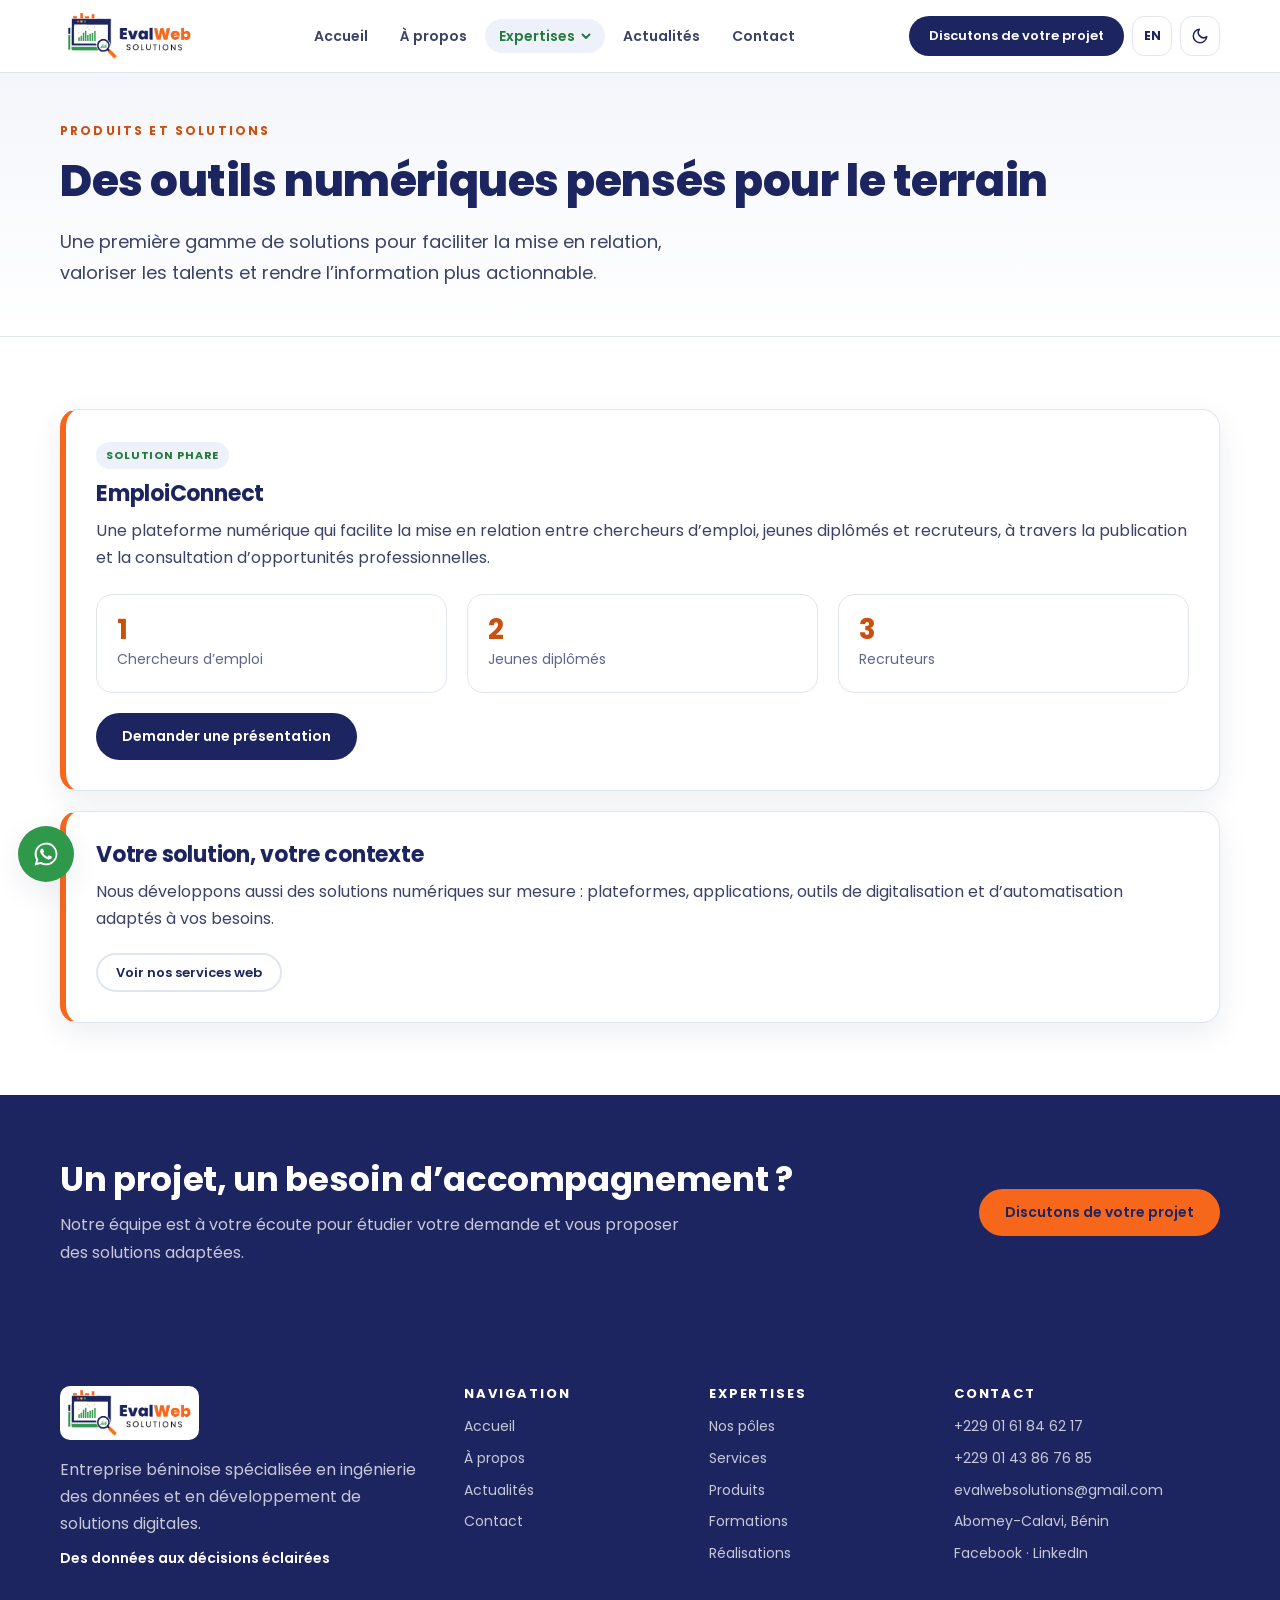
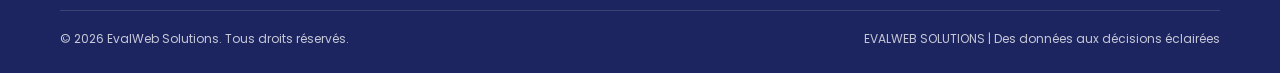
==== produits.html @ 2a6ff533 "Add files via upload" ====
<!doctype html>
<html lang="fr" data-theme="light"><head><meta charset="utf-8"><meta name="viewport" content="width=device-width,initial-scale=1">
<title data-i18n="k131">Produits — EvalWeb Solutions</title>
<meta name="description" content="EmploiConnect, la plateforme de mise en relation entre chercheurs d’emploi, jeunes diplômés et recruteurs."><meta name="theme-color" content="#1c255f">
<link rel="icon" href="assets/favicon.png" type="image/png">
<link rel="preconnect" href="https://fonts.googleapis.com"><link rel="preconnect" href="https://fonts.gstatic.com" crossorigin>
<link href="https://fonts.googleapis.com/css2?family=Poppins:wght@400;500;600;700;800&display=swap" rel="stylesheet">
<script>(function(){try{var d=document.documentElement,t=localStorage.getItem('ew-theme');if(!t)t=matchMedia('(prefers-color-scheme: dark)').matches?'dark':'light';d.setAttribute('data-theme',t);d.lang=localStorage.getItem('ew-lang')==='en'?'en':'fr'}catch(e){}})()</script>
<link rel="stylesheet" href="style.css"></head>
<body data-page="produits">
<a class="skip" href="#main"><span data-i18n="k36">Aller au contenu</span></a>
<header class="site-header"><div class="container header-inner">
<a class="logo" href="index.html" aria-label="EvalWeb Solutions"><img src="assets/evalweb-logo.png" alt="EvalWeb Solutions" width="123" height="46"></a>
<nav class="nav-desktop" aria-label="Navigation principale"><a class="nav-link" data-nav="home" href="index.html"><span data-i18n="k37">Accueil</span></a><a class="nav-link" data-nav="about" href="a-propos.html"><span data-i18n="k38">À propos</span></a><div class="nav-drop"><button type="button" aria-expanded="false" aria-haspopup="true"><span data-i18n="k39">Expertises</span><svg class="caret" viewBox="0 0 10 10" fill="none" stroke="currentColor" stroke-width="2" stroke-linecap="round" stroke-linejoin="round"><path d="M1.5 3.5 5 7l3.5-3.5"/></svg></button><div class="drop-menu"><a data-nav="poles" href="poles.html"><span data-i18n="k40">Nos pôles</span></a><a data-nav="services" href="services.html"><span data-i18n="k8">Services</span></a><a data-nav="produits" href="produits.html"><span data-i18n="k11">Produits</span></a><a data-nav="formations" href="formations.html"><span data-i18n="k13">Formations</span></a><a data-nav="realisations" href="realisations.html"><span data-i18n="k15">Réalisations</span></a></div></div><a class="nav-link" data-nav="actualites" href="actualites.html"><span data-i18n="k41">Actualités</span></a><a class="nav-link" data-nav="contact" href="contact.html"><span data-i18n="k42">Contact</span></a></nav>
<div class="header-tools">
<a class="btn btn-primary btn-sm cta-header" href="contact.html"><span data-i18n="k23">Discutons de votre projet</span></a>
<button type="button" class="lang-btn" aria-label="Passer le site en anglais">EN</button>
<button type="button" class="icon-btn theme-btn" aria-label="Basculer entre mode clair et sombre" aria-pressed="false"><svg class="sun" viewBox="0 0 24 24" fill="none" stroke="currentColor" stroke-width="2" stroke-linecap="round"><circle cx="12" cy="12" r="4"/><path d="M12 2v2M12 20v2M4.9 4.9l1.4 1.4M17.7 17.7l1.4 1.4M2 12h2M20 12h2M4.9 19.1l1.4-1.4M17.7 6.3l1.4-1.4"/></svg><svg class="moon" viewBox="0 0 24 24" fill="none" stroke="currentColor" stroke-width="2" stroke-linecap="round" stroke-linejoin="round"><path d="M21 12.8A9 9 0 1 1 11.2 3a7 7 0 0 0 9.8 9.8z"/></svg></button>
<button type="button" class="icon-btn burger" aria-label="Ouvrir le menu" aria-expanded="false" aria-controls="mobilePanel"><svg viewBox="0 0 24 24" fill="none" stroke="currentColor" stroke-width="2.2" stroke-linecap="round"><path d="M4 7h16M4 12h16M4 17h16"/></svg></button>
</div>
<div id="mobilePanel" class="mobile-panel" aria-label="Menu"><nav><a data-nav="home" href="index.html"><span data-i18n="k37">Accueil</span></a><a data-nav="about" href="a-propos.html"><span data-i18n="k38">À propos</span></a><div class="m-drop"><button type="button" aria-expanded="false"><span data-i18n="k39">Expertises</span><svg class="caret" viewBox="0 0 10 10" fill="none" stroke="currentColor" stroke-width="2" stroke-linecap="round" stroke-linejoin="round"><path d="M1.5 3.5 5 7l3.5-3.5"/></svg></button><div class="m-sub"><a data-nav="poles" href="poles.html"><span data-i18n="k40">Nos pôles</span></a><a data-nav="services" href="services.html"><span data-i18n="k8">Services</span></a><a data-nav="produits" href="produits.html"><span data-i18n="k11">Produits</span></a><a data-nav="formations" href="formations.html"><span data-i18n="k13">Formations</span></a><a data-nav="realisations" href="realisations.html"><span data-i18n="k15">Réalisations</span></a></div></div><a data-nav="actualites" href="actualites.html"><span data-i18n="k41">Actualités</span></a><a data-nav="contact" href="contact.html"><span data-i18n="k42">Contact</span></a></nav><a class="btn btn-primary" href="contact.html"><span data-i18n="k23">Discutons de votre projet</span></a></div>
</div></header>
<main id="main"><section class="hero page-hero"><div class="container"><div class="reveal"><p class="eyebrow" data-i18n="k118" >Produits et solutions</p><h1 data-i18n="k119" >Des outils numériques pensés pour le terrain</h1><p class="lead" data-i18n="k120" >Une première gamme de solutions pour faciliter la mise en relation, valoriser les talents et rendre l’information plus actionnable.</p></div></div></section><section class="section"><div class="container"><article class="detail reveal" id="emploiconnect"><span class="tag"><span data-i18n="k121">Solution phare</span></span><h3 data-i18n="k122" >EmploiConnect</h3><p class="intro" data-i18n="k123" >Une plateforme numérique qui facilite la mise en relation entre chercheurs d’emploi, jeunes diplômés et recruteurs, à travers la publication et la consultation d’opportunités professionnelles.</p>
<div class="grid g3" style="margin-top:22px"><div class="kpi"><b>1</b><span><span data-i18n="k124">Chercheurs d’emploi</span></span></div><div class="kpi"><b>2</b><span><span data-i18n="k125">Jeunes diplômés</span></span></div><div class="kpi"><b>3</b><span><span data-i18n="k126">Recruteurs</span></span></div></div>
<a class="btn btn-primary" href="contact.html?sujet=produit"><span data-i18n="k127">Demander une présentation</span></a></article>
<article class="detail reveal" id="sur-mesure" style="margin-top:20px"><h3 data-i18n="k128" >Votre solution, votre contexte</h3><p class="intro" data-i18n="k129" >Nous développons aussi des solutions numériques sur mesure : plateformes, applications, outils de digitalisation et d’automatisation adaptés à vos besoins.</p><a class="btn btn-outline btn-sm" href="services.html#web"><span data-i18n="k130">Voir nos services web</span></a></article></div></section><section class="band"><div class="container"><div><h2 data-i18n="k33" >Un projet, un besoin d’accompagnement ?</h2><p data-i18n="k34" >Notre équipe est à votre écoute pour étudier votre demande et vous proposer des solutions adaptées.</p></div><a class="btn btn-primary" href="contact.html"><span data-i18n="k23">Discutons de votre projet</span></a></div></section></main>
<footer class="site-footer"><div class="container"><div class="footer-grid">
<div><a class="logo" href="index.html" aria-label="EvalWeb Solutions"><img src="assets/evalweb-logo.png" alt="EvalWeb Solutions" width="123" height="46"></a>
<p data-i18n="k43" >Entreprise béninoise spécialisée en ingénierie des données et en développement de solutions digitales.</p>
<p class="sig" data-i18n="k21" >Des données aux décisions éclairées</p></div>
<div><h4><span data-i18n="k44">Navigation</span></h4><ul><li><a href="index.html"><span data-i18n="k37">Accueil</span></a></li><li><a href="a-propos.html"><span data-i18n="k38">À propos</span></a></li><li><a href="actualites.html"><span data-i18n="k41">Actualités</span></a></li><li><a href="contact.html"><span data-i18n="k42">Contact</span></a></li></ul></div>
<div><h4><span data-i18n="k39">Expertises</span></h4><ul><li><a href="poles.html"><span data-i18n="k40">Nos pôles</span></a></li><li><a href="services.html"><span data-i18n="k8">Services</span></a></li><li><a href="produits.html"><span data-i18n="k11">Produits</span></a></li><li><a href="formations.html"><span data-i18n="k13">Formations</span></a></li><li><a href="realisations.html"><span data-i18n="k15">Réalisations</span></a></li></ul></div>
<div><h4><span data-i18n="k42">Contact</span></h4><ul><li><a href="tel:+2290161846217">+229 01 61 84 62 17</a></li><li><a href="tel:+2290143867685">+229 01 43 86 76 85</a></li><li><a href="mailto:evalwebsolutions@gmail.com">evalwebsolutions@gmail.com</a></li><li><span data-i18n="k45">Abomey-Calavi, Bénin</span></li><li><a data-social="facebook" href="#">Facebook</a> · <a data-social="linkedin" href="#">LinkedIn</a></li></ul></div>
</div><div class="copy"><span>© 2026 EvalWeb Solutions. <span data-i18n="k46">Tous droits réservés.</span></span><span>EVALWEB SOLUTIONS | <span data-i18n="k21">Des données aux décisions éclairées</span></span></div></div></footer>
<a class="wa-float" href="https://wa.me/2290161846217" target="_blank" rel="noopener" aria-label="WhatsApp"><svg viewBox="0 0 32 32" width="28" height="28" fill="currentColor" aria-hidden="true" focusable="false"><path d="M16.04 3C8.84 3 3 8.83 3 16.02c0 2.3.6 4.54 1.74 6.52L3 29l6.62-1.7a13.03 13.03 0 0 0 6.42 1.64h.01C23.24 28.94 29 23.1 29 15.92 29 12.46 27.65 9.2 25.2 6.76A12.9 12.9 0 0 0 16.04 3Zm0 23.74h-.01a10.8 10.8 0 0 1-5.5-1.5l-.4-.23-3.93 1.01 1.05-3.83-.26-.4a10.77 10.77 0 0 1-1.65-5.77c0-5.96 4.87-10.8 10.86-10.8 2.9 0 5.62 1.12 7.67 3.17a10.7 10.7 0 0 1 3.17 7.64c0 5.96-4.88 10.71-10.9 10.71Zm5.96-8.09c-.33-.16-1.93-.95-2.23-1.06-.3-.11-.52-.16-.74.17-.22.32-.85 1.06-1.04 1.28-.19.22-.38.24-.7.08-.33-.16-1.38-.51-2.63-1.62-.97-.87-1.62-1.93-1.81-2.26-.19-.33-.02-.5.14-.66.15-.15.33-.38.49-.57.16-.19.22-.33.33-.55.11-.22.05-.41-.03-.57-.08-.16-.74-1.78-1.01-2.44-.27-.64-.54-.55-.74-.56h-.63c-.22 0-.57.08-.87.41-.3.33-1.14 1.11-1.14 2.72 0 1.6 1.17 3.15 1.33 3.37.16.22 2.3 3.51 5.57 4.92.78.34 1.38.54 1.86.69.78.25 1.49.21 2.05.13.63-.09 1.93-.79 2.2-1.55.27-.76.27-1.41.19-1.55-.08-.14-.3-.22-.63-.38Z"/></svg></a>
<button type="button" id="toTop" class="to-top" aria-label="Retour en haut" data-i18n-attr="aria-label:k47">↑</button>
<script src="config.js"></script><script src="i18n.js"></script><script src="app.js"></script></body></html>
---- style.css ----
/* EvalWeb Solutions — couleurs exactes du logo : bleu #1c255f · orange #f6671c · vert #30984b */
:root{
  --navy:#1c255f;--orange:#f6671c;--green:#30984b;
  --bg:#ffffff;--bg-alt:#f4f6fb;--card:#ffffff;--line:#e1e5f0;
  --text:#3b4268;--head:#1c255f;--muted:#5d6590;
  --orange-text:#c9500f;--green-text:#237a3b;
  --btn-bg:#1c255f;--btn-fg:#ffffff;--btn-hover:#f6671c;--btn-hover-fg:#1c255f;
  --header-bg:rgba(255,255,255,.9);--footer-bg:#1c255f;--chip:#eef1fa;
  --shadow:0 10px 30px rgba(28,37,95,.08);--radius:18px;
  --logo-bg:transparent;
  color-scheme:light;
}
[data-theme="dark"]{
  --bg:#0c1030;--bg-alt:#121741;--card:#161c4d;--line:#2a3173;
  --text:#c9cfec;--head:#ffffff;--muted:#9aa3d1;
  --orange-text:#ff8a4a;--green-text:#5ccf80;
  --btn-bg:#f6671c;--btn-fg:#0c1030;--btn-hover:#30984b;--btn-hover-fg:#ffffff;
  --header-bg:rgba(12,16,48,.9);--footer-bg:#080b24;--chip:#1c2360;
  --shadow:0 10px 30px rgba(0,0,0,.35);--logo-bg:#ffffff;
  color-scheme:dark;
}
*{box-sizing:border-box}
[hidden]{display:none!important}
html{scroll-behavior:smooth;scroll-padding-top:90px}
body{margin:0;font-family:'Poppins',ui-sans-serif,system-ui,-apple-system,'Segoe UI',Roboto,sans-serif;background:var(--bg);color:var(--text);line-height:1.7;font-size:16px;-webkit-font-smoothing:antialiased;transition:background .25s,color .25s}
img{max-width:100%;height:auto;display:block}
a{color:inherit;text-decoration:none}
h1,h2,h3,h4{color:var(--head);line-height:1.18;margin:0;font-weight:700;letter-spacing:-.01em}
p{margin:0}
ul{margin:0;padding:0;list-style:none}
:focus-visible{outline:3px solid var(--orange);outline-offset:2px;border-radius:6px}
.container{width:100%;max-width:1200px;margin:0 auto;padding:0 20px}
.skip{position:absolute;left:-999px;top:8px;background:var(--btn-bg);color:var(--btn-fg);padding:8px 14px;border-radius:8px;z-index:200}
.skip:focus{left:8px}

/* ---------- Header ---------- */
.site-header{position:sticky;top:0;z-index:100;background:var(--header-bg);backdrop-filter:blur(14px);-webkit-backdrop-filter:blur(14px);border-bottom:1px solid var(--line)}
.header-inner{position:relative;display:flex;align-items:center;justify-content:space-between;height:72px;gap:12px}
.logo{display:inline-flex;align-items:center;background:var(--logo-bg);border-radius:10px;padding:4px 8px;flex:none}
.logo img{height:46px;width:auto}
.nav-desktop{display:none;align-items:center;gap:4px}
.nav-link,.nav-drop>button{font:600 14px/1 'Poppins',sans-serif;color:var(--text);padding:10px 14px;border-radius:999px;background:none;border:0;cursor:pointer;display:inline-flex;align-items:center;gap:6px;transition:background .2s,color .2s}
.nav-link:hover,.nav-drop>button:hover{background:var(--chip);color:var(--head)}
.nav-link.active,.nav-drop.active>button{background:var(--chip);color:var(--green-text)}
.nav-drop{position:relative}
.caret{width:10px;height:10px;transition:transform .2s}
.nav-drop.open .caret{transform:rotate(180deg)}
.drop-menu{position:absolute;top:calc(100% + 8px);left:0;min-width:240px;background:var(--card);border:1px solid var(--line);border-radius:14px;box-shadow:var(--shadow);padding:8px;display:none}
.nav-drop.open .drop-menu{display:block}
.drop-menu a{display:block;padding:10px 14px;border-radius:10px;font-size:14px;font-weight:500;color:var(--text)}
.drop-menu a:hover,.drop-menu a.active{background:var(--chip);color:var(--head)}
.header-tools{display:flex;align-items:center;gap:8px}
.icon-btn,.lang-btn{height:40px;min-width:40px;display:inline-grid;place-items:center;border-radius:12px;border:1px solid var(--line);background:var(--card);color:var(--head);cursor:pointer;font:700 12px 'Poppins',sans-serif;padding:0 10px;transition:border-color .2s,background .2s}
.icon-btn:hover,.lang-btn:hover{border-color:var(--orange)}
.icon-btn svg{width:18px;height:18px}
.theme-btn .sun{display:none}
[data-theme="dark"] .theme-btn .sun{display:block}
[data-theme="dark"] .theme-btn .moon{display:none}
.header-tools .cta-header{display:none}
.btn{display:inline-flex;align-items:center;justify-content:center;gap:8px;font:600 14px/1.2 'Poppins',sans-serif;padding:13px 24px;border-radius:999px;border:2px solid transparent;cursor:pointer;transition:transform .2s,background .2s,color .2s,border-color .2s;text-align:center}
.btn-primary{background:var(--btn-bg);color:var(--btn-fg)}
.btn-primary:hover{background:var(--btn-hover);color:var(--btn-hover-fg);transform:translateY(-2px)}
.btn-orange{background:var(--orange);color:#1c255f}
.btn-orange:hover{background:var(--head);color:var(--bg);transform:translateY(-2px)}
.btn-outline{border-color:var(--line);color:var(--head);background:transparent}
.btn-outline:hover{border-color:var(--green);color:var(--green-text);transform:translateY(-2px)}
.btn[disabled],.btn.disabled{opacity:.55;cursor:not-allowed;pointer-events:none}
.btn-sm{padding:10px 18px;font-size:13px}

/* Menu mobile : petit panneau sous le bouton, en haut à droite */
.burger{display:inline-grid}
.mobile-panel{position:absolute;top:calc(100% + 8px);right:12px;width:min(320px,calc(100vw - 24px));max-height:calc(100vh - 100px);overflow:auto;background:var(--card);border:1px solid var(--line);border-radius:16px;box-shadow:var(--shadow);padding:10px;display:none}
.mobile-panel.open{display:block}
.mobile-panel a,.mobile-panel .m-drop>button{display:flex;align-items:center;justify-content:space-between;width:100%;padding:11px 14px;border-radius:10px;font:600 14px 'Poppins',sans-serif;color:var(--text);background:none;border:0;cursor:pointer;text-align:left}
.mobile-panel a:hover,.mobile-panel .m-drop>button:hover,.mobile-panel a.active{background:var(--chip);color:var(--head)}
.m-sub{display:none;padding:2px 0 4px 12px}
.m-drop.open .m-sub{display:block}
.m-drop.open .caret{transform:rotate(180deg)}
.m-sub a{font-weight:500}
.mobile-panel .btn{margin-top:8px;width:100%;color:var(--btn-fg)}
@media(min-width:1000px){
  .nav-desktop{display:flex}.header-tools .cta-header{display:inline-flex}.burger,.mobile-panel{display:none!important}
}

/* ---------- Hero & sections ---------- */
.hero{position:relative;overflow:hidden;background:linear-gradient(180deg,var(--bg-alt),var(--bg));border-bottom:1px solid var(--line)}
.hero .container{display:grid;gap:40px;padding-top:64px;padding-bottom:64px;align-items:center}
.hero-art{display:none}
.eyebrow{font-size:12px;font-weight:700;letter-spacing:.18em;text-transform:uppercase;color:var(--orange-text);margin-bottom:14px}
.hero h1{font-size:clamp(30px,5.2vw,54px);font-weight:800}
.hero h1 em{font-style:normal;color:var(--orange)}
.hero .lead{margin-top:20px;font-size:clamp(16px,2vw,18px);color:var(--text);max-width:640px}
.hero-actions{display:flex;flex-wrap:wrap;gap:12px;margin-top:30px}
.page-hero .container{padding-top:48px;padding-bottom:48px}
.page-hero h1{font-size:clamp(28px,4.4vw,44px)}
@media(min-width:900px){.hero.home .container{grid-template-columns:1.15fr .85fr}.hero-art{display:block}}
.section{padding:72px 0}
.section.alt{background:var(--bg-alt);border-block:1px solid var(--line)}
.section-head{max-width:720px;margin-bottom:36px}
.section-head h2{font-size:clamp(24px,3.4vw,36px)}
.section-head p{margin-top:12px;color:var(--muted)}
.grid{display:grid;gap:20px}
.g2{grid-template-columns:repeat(auto-fit,minmax(min(100%,440px),1fr))}
.g3{grid-template-columns:repeat(auto-fit,minmax(min(100%,280px),1fr))}
.g4{grid-template-columns:repeat(auto-fit,minmax(min(100%,230px),1fr))}
.card{background:var(--card);border:1px solid var(--line);border-radius:var(--radius);padding:26px;box-shadow:var(--shadow);transition:transform .25s,border-color .25s;display:flex;flex-direction:column}
.card:hover{transform:translateY(-4px);border-color:var(--green)}
.card h3{font-size:19px}
.card p.d{margin-top:10px;color:var(--text);font-size:15px;flex:1}
.num{width:44px;height:44px;border-radius:12px;display:grid;place-items:center;font-weight:700;color:#fff;margin-bottom:16px}
.num.o{background:var(--orange)}.num.g{background:var(--green)}.num.n{background:var(--navy)}
[data-theme="dark"] .num.n{background:#2a3173}
.more{margin-top:18px;font-weight:600;font-size:14px;color:var(--green-text);display:inline-flex;align-items:center;gap:8px}
.more:hover{color:var(--orange-text)}
.more::after{content:"→";transition:transform .2s}
.more:hover::after{transform:translateX(4px)}
.tag{display:inline-block;font-size:11px;font-weight:700;letter-spacing:.08em;text-transform:uppercase;color:var(--green-text);background:var(--chip);padding:4px 10px;border-radius:999px;margin-bottom:12px;align-self:flex-start}
.checks li{position:relative;padding-left:28px;margin:9px 0;font-size:15px}
.checks li::before{content:"✓";position:absolute;left:0;top:4px;width:18px;height:18px;border-radius:50%;background:var(--green);color:#fff;font-size:11px;font-weight:700;display:grid;place-items:center;line-height:1}
.detail{scroll-margin-top:92px;background:var(--card);border:1px solid var(--line);border-left:6px solid var(--orange);border-radius:var(--radius);padding:30px;box-shadow:var(--shadow)}
.detail:target{border-left-color:var(--green);outline:3px solid rgba(48,152,75,.35)}
.detail+.detail{margin-top:20px}
.detail h3{font-size:22px}
.detail .intro{margin-top:10px;color:var(--text)}
.detail h4{margin-top:18px;font-size:13px;text-transform:uppercase;letter-spacing:.12em;color:var(--orange-text)}
.detail .btn{margin-top:20px}
.stack-nav{display:flex;flex-wrap:wrap;gap:10px;margin-bottom:28px}
.chip{padding:9px 16px;border-radius:999px;border:1px solid var(--line);background:var(--card);font-size:13px;font-weight:600;color:var(--head);transition:border-color .2s,background .2s}
.chip:hover{border-color:var(--orange);background:var(--chip)}
.band{background:var(--footer-bg);color:#fff;padding:64px 0}
.band h2{color:#fff;font-size:clamp(24px,3.4vw,34px)}
.band p{color:rgba(255,255,255,.75);margin-top:12px;max-width:620px}
.band .container{display:flex;flex-wrap:wrap;gap:24px;align-items:center;justify-content:space-between}
.band .btn-primary{background:var(--orange);color:#1c255f}
.band .btn-primary:hover{background:#fff;color:#1c255f}
.kpis{display:grid;grid-template-columns:repeat(auto-fit,minmax(200px,1fr));gap:16px;margin-top:40px}
.kpi{border:1px solid var(--line);border-radius:16px;padding:20px;background:var(--card)}
.kpi b{display:block;font-size:28px;color:var(--orange-text);line-height:1.1}
.kpi span{font-size:14px;color:var(--muted)}
.quote{font-size:clamp(18px,2.4vw,24px);font-weight:600;color:var(--head);border-left:5px solid var(--green);padding-left:22px;max-width:900px}

/* ---------- Galerie ---------- */
.poster{background:var(--card);border:1px solid var(--line);border-radius:var(--radius);overflow:hidden;box-shadow:var(--shadow);display:flex;flex-direction:column}
.poster button.zoom{padding:0;border:0;background:var(--bg-alt);cursor:zoom-in;display:block;width:100%}
.poster img{width:100%;height:auto;object-fit:contain}
.poster .body{padding:20px;display:flex;flex-direction:column;gap:6px;flex:1}
.poster .when{font-size:12px;font-weight:700;letter-spacing:.08em;text-transform:uppercase;color:var(--orange-text)}
.poster h3{font-size:16px;line-height:1.35}
.poster .who{font-size:13px;color:var(--muted)}
.poster .btn{margin-top:auto;align-self:flex-start}
.cert{background:var(--card);border:1px solid var(--line);border-radius:14px;overflow:hidden;box-shadow:var(--shadow)}
.cert button.zoom{padding:0;border:0;background:#fff;cursor:zoom-in;display:block;width:100%}
.cert img{width:100%;aspect-ratio:1080/763;object-fit:cover}
.cert figcaption{padding:12px 14px;font-size:13px;font-weight:600;color:var(--head)}
.cert figcaption small{display:block;font-weight:400;color:var(--muted)}
.photo img{width:100%;aspect-ratio:3/4;object-fit:cover;border-radius:16px;border:1px solid var(--line);box-shadow:var(--shadow)}
.photo button.zoom{padding:0;border:0;background:none;cursor:zoom-in;display:block;width:100%}
.lightbox{position:fixed;inset:0;background:rgba(6,9,28,.92);z-index:300;display:none;align-items:center;justify-content:center;padding:20px}
.lightbox.open{display:flex}
.lightbox figure{margin:0;max-width:min(94vw,1100px);max-height:92vh;display:flex;flex-direction:column;align-items:center;gap:10px}
.lightbox img{max-height:80vh;width:auto;max-width:100%;border-radius:10px;background:#fff}
.lightbox figcaption{color:#fff;font-size:14px;text-align:center}
.lb-btn{position:absolute;top:50%;transform:translateY(-50%);width:44px;height:44px;border-radius:50%;border:0;background:rgba(255,255,255,.15);color:#fff;font-size:22px;cursor:pointer}
.lb-btn:hover{background:var(--orange)}
.lb-prev{left:14px}.lb-next{right:14px}
.lb-close{top:18px;right:18px;transform:none}

/* ---------- Formulaire ---------- */
.contact-grid{display:grid;gap:28px}
@media(min-width:900px){.contact-grid{grid-template-columns:.8fr 1.2fr}}
.info-item{display:flex;gap:14px;margin-bottom:20px}
.info-item .ic{flex:none;width:42px;height:42px;border-radius:12px;background:var(--chip);color:var(--green-text);display:grid;place-items:center}
.info-item .ic svg{width:20px;height:20px}
.info-item b{display:block;color:var(--head);font-size:14px}
.info-item a:hover{color:var(--orange-text)}
form.form{background:var(--card);border:1px solid var(--line);border-radius:var(--radius);padding:28px;box-shadow:var(--shadow);display:grid;gap:16px}
.row2{display:grid;gap:16px}
@media(min-width:640px){.row2{grid-template-columns:1fr 1fr}}
label{font-size:13px;font-weight:600;color:var(--head);display:block;margin-bottom:6px}
input,select,textarea{width:100%;font:400 15px 'Poppins',sans-serif;padding:12px 14px;border-radius:12px;border:1px solid var(--line);background:var(--bg);color:var(--text)}
input:focus,select:focus,textarea:focus{outline:3px solid rgba(48,152,75,.3);border-color:var(--green)}
textarea{min-height:140px;resize:vertical}
.check{display:flex;gap:10px;align-items:flex-start;font-size:13px}
.check input{width:18px;height:18px;margin-top:3px;accent-color:var(--green)}
.hp{position:absolute;left:-9999px;opacity:0}
.form-msg{padding:12px 16px;border-radius:12px;font-size:14px;display:none}
.form-msg.ok{display:block;background:rgba(48,152,75,.14);color:var(--green-text);border:1px solid var(--green)}
.form-msg.err{display:block;background:rgba(246,103,28,.12);color:var(--orange-text);border:1px solid var(--orange)}

/* ---------- Footer ---------- */
.site-footer{background:var(--footer-bg);color:rgba(255,255,255,.75);padding:56px 0 24px}
.footer-grid{display:grid;gap:32px}
@media(min-width:800px){.footer-grid{grid-template-columns:1.4fr .8fr .8fr 1fr}}
.site-footer .logo{background:#fff;margin-bottom:16px}
.site-footer h4{color:#fff;font-size:13px;letter-spacing:.14em;text-transform:uppercase;margin-bottom:14px}
.site-footer li{margin:8px 0;font-size:14px}
.site-footer a:hover{color:var(--orange)}
.site-footer .sig{color:#fff;font-weight:600;margin-top:10px;font-size:14px}
.copy{margin-top:36px;padding-top:18px;border-top:1px solid rgba(255,255,255,.14);font-size:12px;display:flex;flex-wrap:wrap;gap:8px;justify-content:space-between}
.to-top{position:fixed;right:18px;bottom:18px;width:44px;height:44px;border-radius:50%;border:0;background:var(--orange);color:#1c255f;font-size:20px;font-weight:700;cursor:pointer;box-shadow:var(--shadow);display:none;z-index:90}
.to-top.show{display:block}
.wa-float{position:fixed;left:18px;bottom:18px;z-index:90;background:#30984b;color:#fff;border-radius:50%;width:56px;height:56px;box-shadow:var(--shadow);display:inline-flex;align-items:center;justify-content:center}
.wa-float:hover{background:var(--orange);color:#1c255f}
.js .reveal{opacity:0;transform:translateY(16px);transition:opacity .6s,transform .6s}
.js .reveal.in{opacity:1;transform:none}
@media(prefers-reduced-motion:reduce){*{transition:none!important;animation:none!important;scroll-behavior:auto!important}.js .reveal{opacity:1;transform:none}}
.mobile-panel a.btn-primary{background:var(--btn-bg);color:var(--btn-fg);justify-content:center;margin-top:8px}
.mobile-panel a.btn-primary:hover{background:var(--btn-hover);color:var(--btn-hover-fg)}

/* Participations */
.stats{display:grid;grid-template-columns:repeat(auto-fit,minmax(180px,1fr));gap:16px;margin-bottom:28px}
.stats>div{background:var(--card);border:1px solid var(--line);border-radius:14px;padding:18px;text-align:center;box-shadow:var(--shadow)}
.stats strong{display:block;font-size:34px;line-height:1.1;color:var(--orange-text)}
.stats span{font-size:13px;color:var(--muted)}
.poster.part img{aspect-ratio:4/3;object-fit:contain}
.poster.part .body{justify-content:center}
.poster.part .d{font-size:14px;line-height:1.5;color:var(--head)}
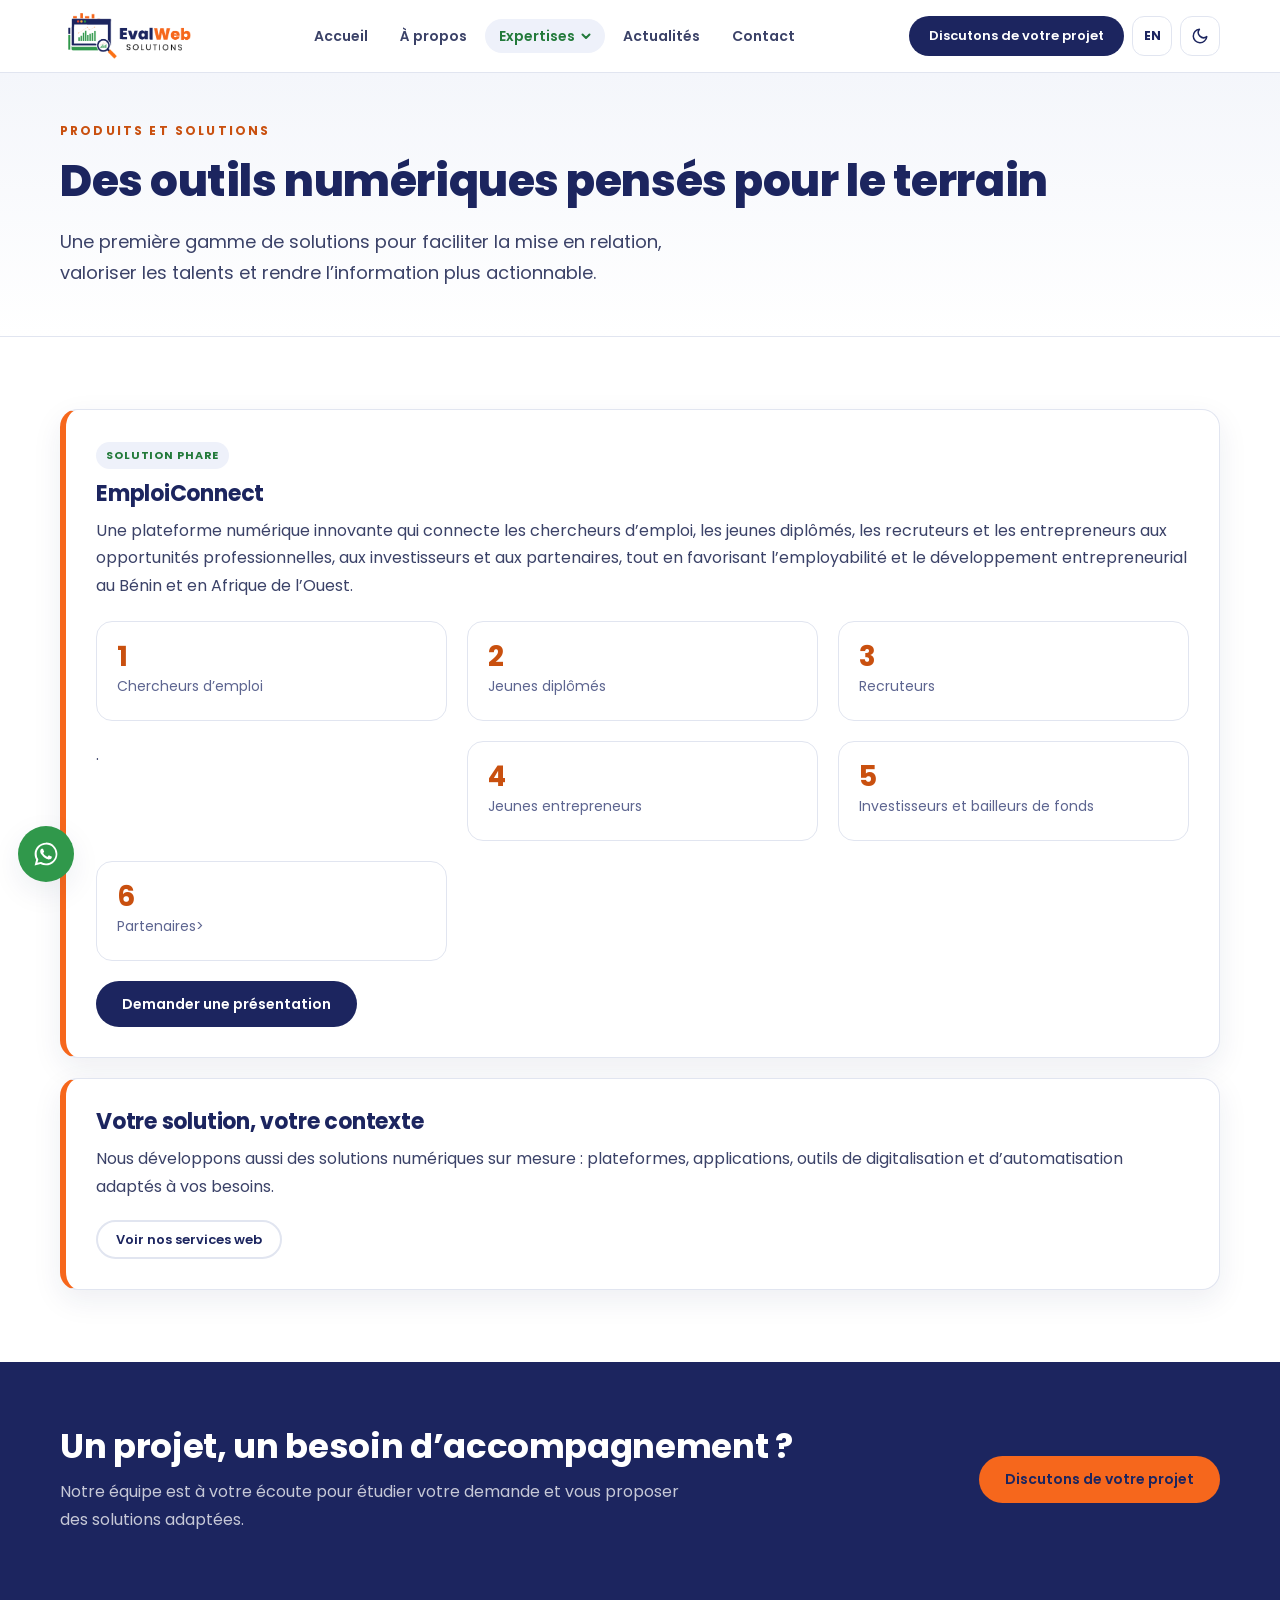
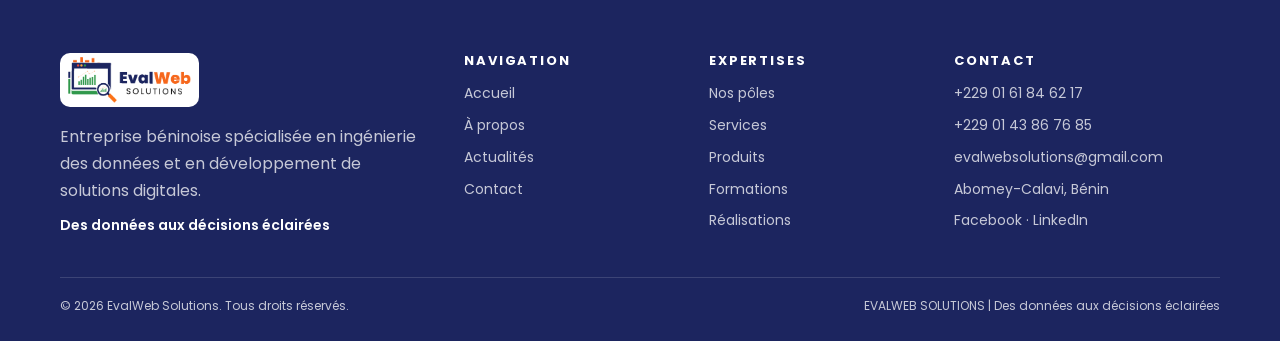
==== commit 7adb46a6: "Update produits.html" ====
--- a/produits.html
+++ b/produits.html
@@ -20,8 +20,8 @@
 </div>
 <div id="mobilePanel" class="mobile-panel" aria-label="Menu"><nav><a data-nav="home" href="index.html"><span data-i18n="k37">Accueil</span></a><a data-nav="about" href="a-propos.html"><span data-i18n="k38">À propos</span></a><div class="m-drop"><button type="button" aria-expanded="false"><span data-i18n="k39">Expertises</span><svg class="caret" viewBox="0 0 10 10" fill="none" stroke="currentColor" stroke-width="2" stroke-linecap="round" stroke-linejoin="round"><path d="M1.5 3.5 5 7l3.5-3.5"/></svg></button><div class="m-sub"><a data-nav="poles" href="poles.html"><span data-i18n="k40">Nos pôles</span></a><a data-nav="services" href="services.html"><span data-i18n="k8">Services</span></a><a data-nav="produits" href="produits.html"><span data-i18n="k11">Produits</span></a><a data-nav="formations" href="formations.html"><span data-i18n="k13">Formations</span></a><a data-nav="realisations" href="realisations.html"><span data-i18n="k15">Réalisations</span></a></div></div><a data-nav="actualites" href="actualites.html"><span data-i18n="k41">Actualités</span></a><a data-nav="contact" href="contact.html"><span data-i18n="k42">Contact</span></a></nav><a class="btn btn-primary" href="contact.html"><span data-i18n="k23">Discutons de votre projet</span></a></div>
 </div></header>
-<main id="main"><section class="hero page-hero"><div class="container"><div class="reveal"><p class="eyebrow" data-i18n="k118" >Produits et solutions</p><h1 data-i18n="k119" >Des outils numériques pensés pour le terrain</h1><p class="lead" data-i18n="k120" >Une première gamme de solutions pour faciliter la mise en relation, valoriser les talents et rendre l’information plus actionnable.</p></div></div></section><section class="section"><div class="container"><article class="detail reveal" id="emploiconnect"><span class="tag"><span data-i18n="k121">Solution phare</span></span><h3 data-i18n="k122" >EmploiConnect</h3><p class="intro" data-i18n="k123" >Une plateforme numérique qui facilite la mise en relation entre chercheurs d’emploi, jeunes diplômés et recruteurs, à travers la publication et la consultation d’opportunités professionnelles.</p>
-<div class="grid g3" style="margin-top:22px"><div class="kpi"><b>1</b><span><span data-i18n="k124">Chercheurs d’emploi</span></span></div><div class="kpi"><b>2</b><span><span data-i18n="k125">Jeunes diplômés</span></span></div><div class="kpi"><b>3</b><span><span data-i18n="k126">Recruteurs</span></span></div></div>
+<main id="main"><section class="hero page-hero"><div class="container"><div class="reveal"><p class="eyebrow" data-i18n="k118" >Produits et solutions</p><h1 data-i18n="k119" >Des outils numériques pensés pour le terrain</h1><p class="lead" data-i18n="k120" >Une première gamme de solutions pour faciliter la mise en relation, valoriser les talents et rendre l’information plus actionnable.</p></div></div></section><section class="section"><div class="container"><article class="detail reveal" id="emploiconnect"><span class="tag"><span data-i18n="k121">Solution phare</span></span><h3 data-i18n="k122" >EmploiConnect</h3><p class="intro" data-i18n="k123" >Une plateforme numérique innovante qui connecte les chercheurs d’emploi, les jeunes diplômés, les recruteurs et les entrepreneurs aux opportunités professionnelles, aux investisseurs et aux partenaires, tout en favorisant l’employabilité et le développement entrepreneurial au Bénin et en Afrique de l’Ouest. </p>
+<div class="grid g3" style="margin-top:22px"><div class="kpi"><b>1</b><span><span data-i18n="k124">Chercheurs d’emploi</span></span></div><div class="kpi"><b>2</b><span><span data-i18n="k125">Jeunes diplômés</span></span></div><div class="kpi"><b>3</b><span><span data-i18n="k126">Recruteurs</span></span></div>. <div class="kpi"><b>4</b><span><span data-i18n="k124"> Jeunes entrepreneurs </span></span></div> <div class="kpi"><b>5</b><span><span data-i18n="k124"> Investisseurs et bailleurs de fonds </span></span></div> <div class="kpi"><b>6</b></b><span><span data-i18n="k124"> Partenaires></span></div></div>
 <a class="btn btn-primary" href="contact.html?sujet=produit"><span data-i18n="k127">Demander une présentation</span></a></article>
 <article class="detail reveal" id="sur-mesure" style="margin-top:20px"><h3 data-i18n="k128" >Votre solution, votre contexte</h3><p class="intro" data-i18n="k129" >Nous développons aussi des solutions numériques sur mesure : plateformes, applications, outils de digitalisation et d’automatisation adaptés à vos besoins.</p><a class="btn btn-outline btn-sm" href="services.html#web"><span data-i18n="k130">Voir nos services web</span></a></article></div></section><section class="band"><div class="container"><div><h2 data-i18n="k33" >Un projet, un besoin d’accompagnement ?</h2><p data-i18n="k34" >Notre équipe est à votre écoute pour étudier votre demande et vous proposer des solutions adaptées.</p></div><a class="btn btn-primary" href="contact.html"><span data-i18n="k23">Discutons de votre projet</span></a></div></section></main>
 <footer class="site-footer"><div class="container"><div class="footer-grid">
@@ -34,4 +34,4 @@
 </div><div class="copy"><span>© 2026 EvalWeb Solutions. <span data-i18n="k46">Tous droits réservés.</span></span><span>EVALWEB SOLUTIONS | <span data-i18n="k21">Des données aux décisions éclairées</span></span></div></div></footer>
 <a class="wa-float" href="https://wa.me/2290161846217" target="_blank" rel="noopener" aria-label="WhatsApp"><svg viewBox="0 0 32 32" width="28" height="28" fill="currentColor" aria-hidden="true" focusable="false"><path d="M16.04 3C8.84 3 3 8.83 3 16.02c0 2.3.6 4.54 1.74 6.52L3 29l6.62-1.7a13.03 13.03 0 0 0 6.42 1.64h.01C23.24 28.94 29 23.1 29 15.92 29 12.46 27.65 9.2 25.2 6.76A12.9 12.9 0 0 0 16.04 3Zm0 23.74h-.01a10.8 10.8 0 0 1-5.5-1.5l-.4-.23-3.93 1.01 1.05-3.83-.26-.4a10.77 10.77 0 0 1-1.65-5.77c0-5.96 4.87-10.8 10.86-10.8 2.9 0 5.62 1.12 7.67 3.17a10.7 10.7 0 0 1 3.17 7.64c0 5.96-4.88 10.71-10.9 10.71Zm5.96-8.09c-.33-.16-1.93-.95-2.23-1.06-.3-.11-.52-.16-.74.17-.22.32-.85 1.06-1.04 1.28-.19.22-.38.24-.7.08-.33-.16-1.38-.51-2.63-1.62-.97-.87-1.62-1.93-1.81-2.26-.19-.33-.02-.5.14-.66.15-.15.33-.38.49-.57.16-.19.22-.33.33-.55.11-.22.05-.41-.03-.57-.08-.16-.74-1.78-1.01-2.44-.27-.64-.54-.55-.74-.56h-.63c-.22 0-.57.08-.87.41-.3.33-1.14 1.11-1.14 2.72 0 1.6 1.17 3.15 1.33 3.37.16.22 2.3 3.51 5.57 4.92.78.34 1.38.54 1.86.69.78.25 1.49.21 2.05.13.63-.09 1.93-.79 2.2-1.55.27-.76.27-1.41.19-1.55-.08-.14-.3-.22-.63-.38Z"/></svg></a>
 <button type="button" id="toTop" class="to-top" aria-label="Retour en haut" data-i18n-attr="aria-label:k47">↑</button>
-<script src="config.js"></script><script src="i18n.js"></script><script src="app.js"></script></body></html>+<script src="config.js"></script><script src="i18n.js"></script><script src="app.js"></script></body></html>
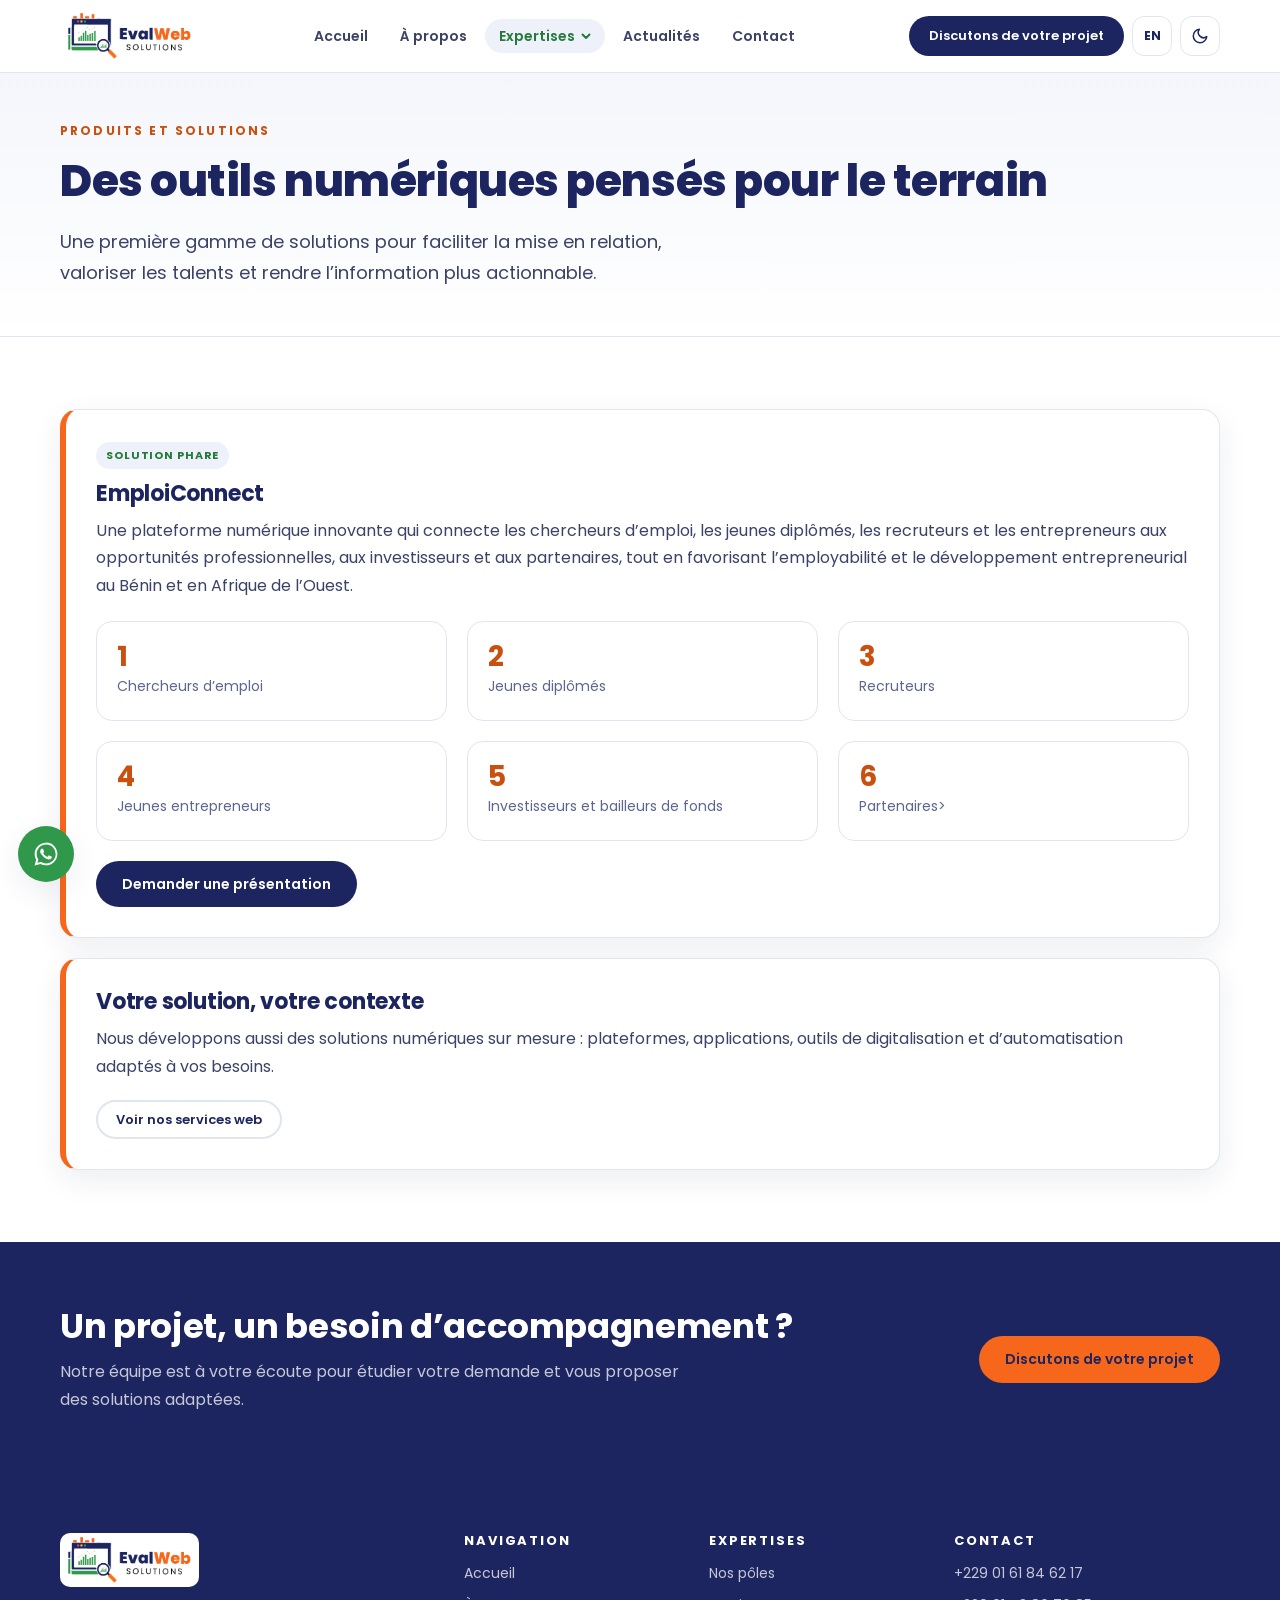
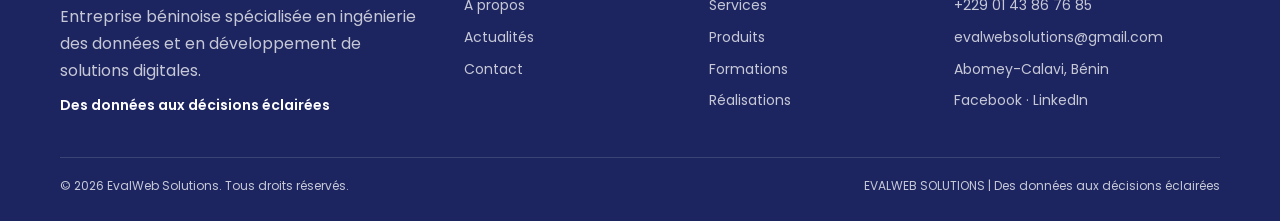
==== commit 39fb5f00: "Update produits.html" ====
--- a/produits.html
+++ b/produits.html
@@ -21,7 +21,7 @@
 <div id="mobilePanel" class="mobile-panel" aria-label="Menu"><nav><a data-nav="home" href="index.html"><span data-i18n="k37">Accueil</span></a><a data-nav="about" href="a-propos.html"><span data-i18n="k38">À propos</span></a><div class="m-drop"><button type="button" aria-expanded="false"><span data-i18n="k39">Expertises</span><svg class="caret" viewBox="0 0 10 10" fill="none" stroke="currentColor" stroke-width="2" stroke-linecap="round" stroke-linejoin="round"><path d="M1.5 3.5 5 7l3.5-3.5"/></svg></button><div class="m-sub"><a data-nav="poles" href="poles.html"><span data-i18n="k40">Nos pôles</span></a><a data-nav="services" href="services.html"><span data-i18n="k8">Services</span></a><a data-nav="produits" href="produits.html"><span data-i18n="k11">Produits</span></a><a data-nav="formations" href="formations.html"><span data-i18n="k13">Formations</span></a><a data-nav="realisations" href="realisations.html"><span data-i18n="k15">Réalisations</span></a></div></div><a data-nav="actualites" href="actualites.html"><span data-i18n="k41">Actualités</span></a><a data-nav="contact" href="contact.html"><span data-i18n="k42">Contact</span></a></nav><a class="btn btn-primary" href="contact.html"><span data-i18n="k23">Discutons de votre projet</span></a></div>
 </div></header>
 <main id="main"><section class="hero page-hero"><div class="container"><div class="reveal"><p class="eyebrow" data-i18n="k118" >Produits et solutions</p><h1 data-i18n="k119" >Des outils numériques pensés pour le terrain</h1><p class="lead" data-i18n="k120" >Une première gamme de solutions pour faciliter la mise en relation, valoriser les talents et rendre l’information plus actionnable.</p></div></div></section><section class="section"><div class="container"><article class="detail reveal" id="emploiconnect"><span class="tag"><span data-i18n="k121">Solution phare</span></span><h3 data-i18n="k122" >EmploiConnect</h3><p class="intro" data-i18n="k123" >Une plateforme numérique innovante qui connecte les chercheurs d’emploi, les jeunes diplômés, les recruteurs et les entrepreneurs aux opportunités professionnelles, aux investisseurs et aux partenaires, tout en favorisant l’employabilité et le développement entrepreneurial au Bénin et en Afrique de l’Ouest. </p>
-<div class="grid g3" style="margin-top:22px"><div class="kpi"><b>1</b><span><span data-i18n="k124">Chercheurs d’emploi</span></span></div><div class="kpi"><b>2</b><span><span data-i18n="k125">Jeunes diplômés</span></span></div><div class="kpi"><b>3</b><span><span data-i18n="k126">Recruteurs</span></span></div>. <div class="kpi"><b>4</b><span><span data-i18n="k124"> Jeunes entrepreneurs </span></span></div> <div class="kpi"><b>5</b><span><span data-i18n="k124"> Investisseurs et bailleurs de fonds </span></span></div> <div class="kpi"><b>6</b></b><span><span data-i18n="k124"> Partenaires></span></div></div>
+<div class="grid g3" style="margin-top:22px"><div class="kpi"><b>1</b><span><span data-i18n="k124">Chercheurs d’emploi</span></span></div><div class="kpi"><b>2</b><span><span data-i18n="k125">Jeunes diplômés</span></span></div><div class="kpi"><b>3</b><span><span data-i18n="k126">Recruteurs</span></span></div><div class="kpi"><b>4</b><span><span data-i18n="k124"> Jeunes entrepreneurs </span></span></div> <div class="kpi"><b>5</b><span><span data-i18n="k124"> Investisseurs et bailleurs de fonds </span></span></div> <div class="kpi"><b>6</b></b><span><span data-i18n="k124"> Partenaires></span></div></div>
 <a class="btn btn-primary" href="contact.html?sujet=produit"><span data-i18n="k127">Demander une présentation</span></a></article>
 <article class="detail reveal" id="sur-mesure" style="margin-top:20px"><h3 data-i18n="k128" >Votre solution, votre contexte</h3><p class="intro" data-i18n="k129" >Nous développons aussi des solutions numériques sur mesure : plateformes, applications, outils de digitalisation et d’automatisation adaptés à vos besoins.</p><a class="btn btn-outline btn-sm" href="services.html#web"><span data-i18n="k130">Voir nos services web</span></a></article></div></section><section class="band"><div class="container"><div><h2 data-i18n="k33" >Un projet, un besoin d’accompagnement ?</h2><p data-i18n="k34" >Notre équipe est à votre écoute pour étudier votre demande et vous proposer des solutions adaptées.</p></div><a class="btn btn-primary" href="contact.html"><span data-i18n="k23">Discutons de votre projet</span></a></div></section></main>
 <footer class="site-footer"><div class="container"><div class="footer-grid">
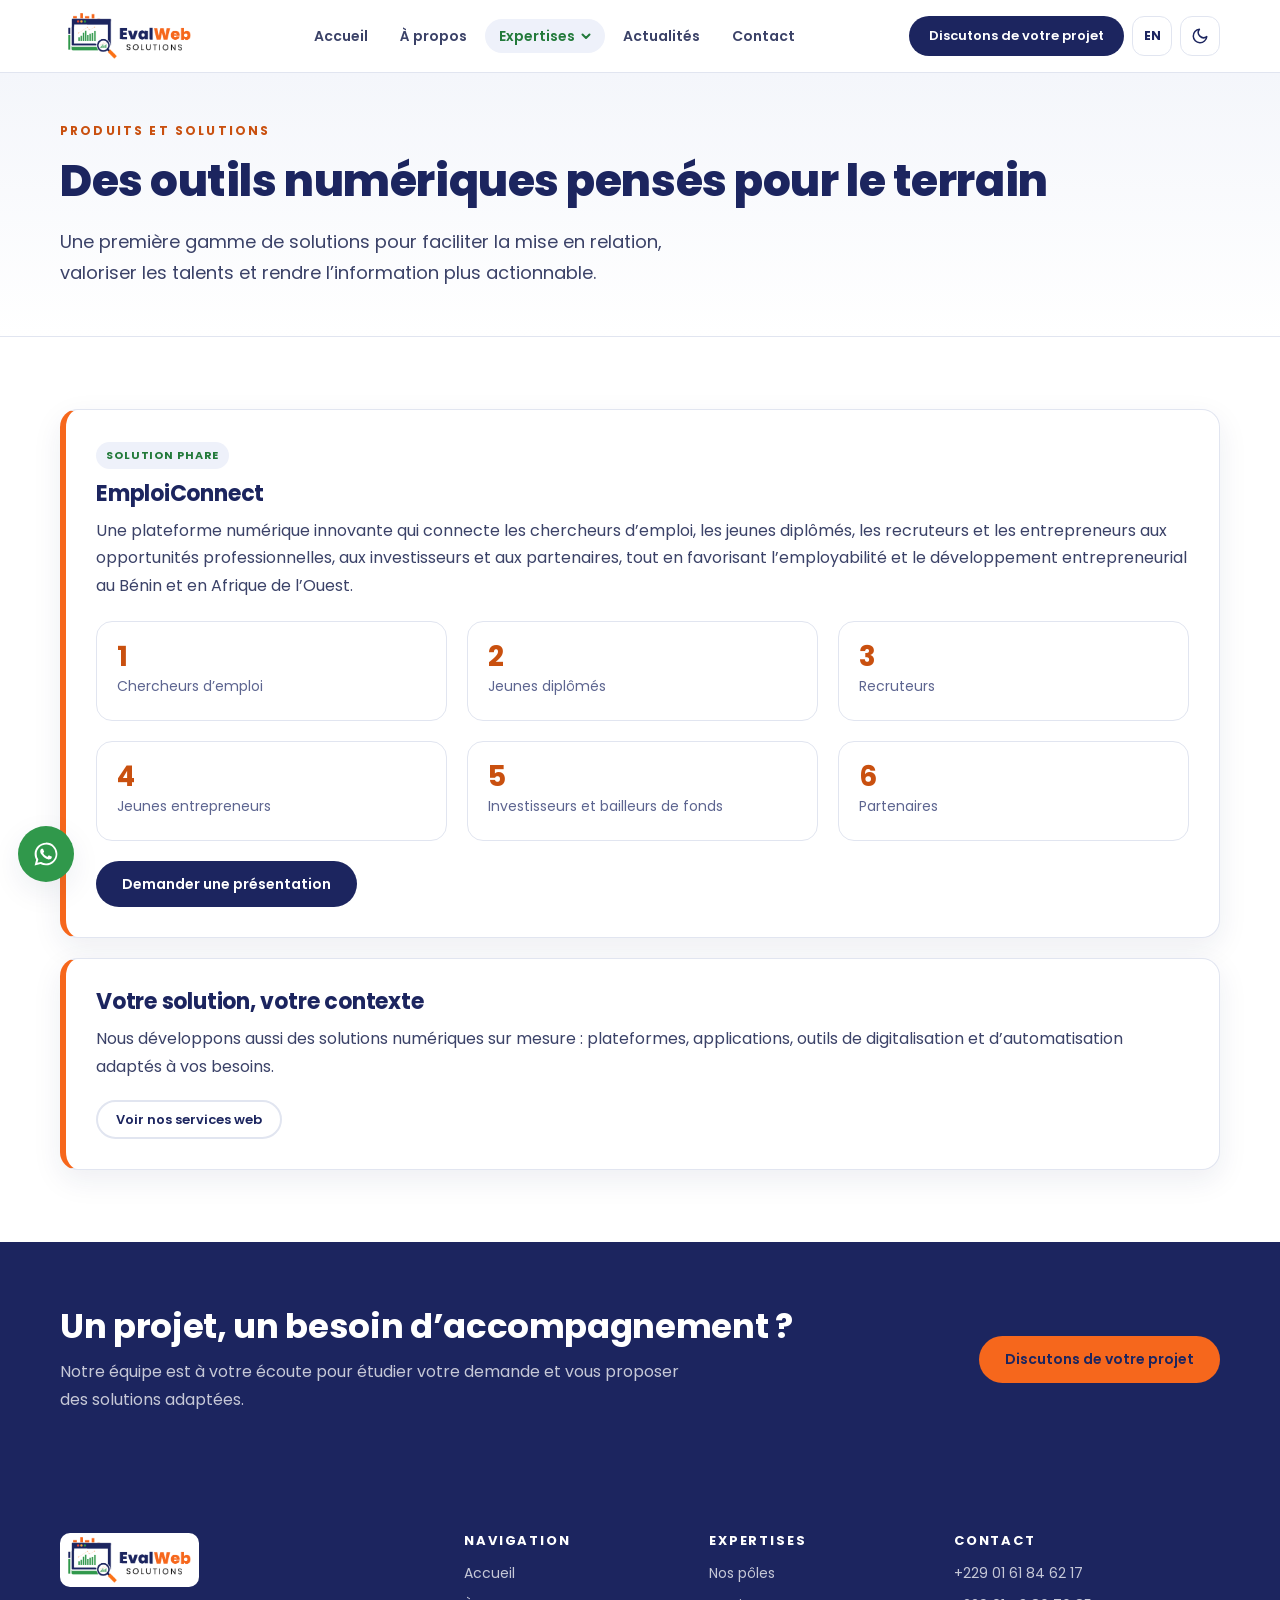
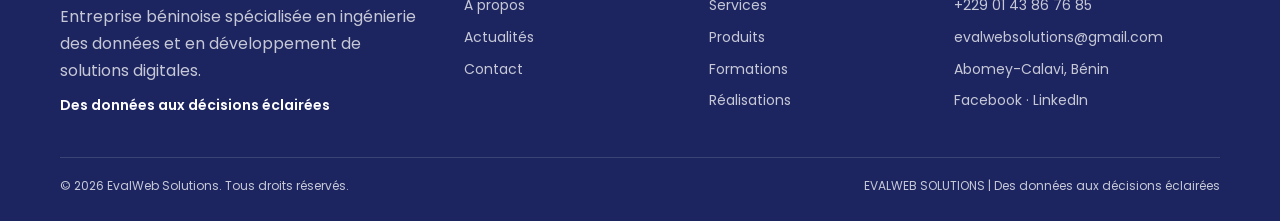
==== commit cc25311f: "Update produits.html" ====
--- a/produits.html
+++ b/produits.html
@@ -21,7 +21,7 @@
 <div id="mobilePanel" class="mobile-panel" aria-label="Menu"><nav><a data-nav="home" href="index.html"><span data-i18n="k37">Accueil</span></a><a data-nav="about" href="a-propos.html"><span data-i18n="k38">À propos</span></a><div class="m-drop"><button type="button" aria-expanded="false"><span data-i18n="k39">Expertises</span><svg class="caret" viewBox="0 0 10 10" fill="none" stroke="currentColor" stroke-width="2" stroke-linecap="round" stroke-linejoin="round"><path d="M1.5 3.5 5 7l3.5-3.5"/></svg></button><div class="m-sub"><a data-nav="poles" href="poles.html"><span data-i18n="k40">Nos pôles</span></a><a data-nav="services" href="services.html"><span data-i18n="k8">Services</span></a><a data-nav="produits" href="produits.html"><span data-i18n="k11">Produits</span></a><a data-nav="formations" href="formations.html"><span data-i18n="k13">Formations</span></a><a data-nav="realisations" href="realisations.html"><span data-i18n="k15">Réalisations</span></a></div></div><a data-nav="actualites" href="actualites.html"><span data-i18n="k41">Actualités</span></a><a data-nav="contact" href="contact.html"><span data-i18n="k42">Contact</span></a></nav><a class="btn btn-primary" href="contact.html"><span data-i18n="k23">Discutons de votre projet</span></a></div>
 </div></header>
 <main id="main"><section class="hero page-hero"><div class="container"><div class="reveal"><p class="eyebrow" data-i18n="k118" >Produits et solutions</p><h1 data-i18n="k119" >Des outils numériques pensés pour le terrain</h1><p class="lead" data-i18n="k120" >Une première gamme de solutions pour faciliter la mise en relation, valoriser les talents et rendre l’information plus actionnable.</p></div></div></section><section class="section"><div class="container"><article class="detail reveal" id="emploiconnect"><span class="tag"><span data-i18n="k121">Solution phare</span></span><h3 data-i18n="k122" >EmploiConnect</h3><p class="intro" data-i18n="k123" >Une plateforme numérique innovante qui connecte les chercheurs d’emploi, les jeunes diplômés, les recruteurs et les entrepreneurs aux opportunités professionnelles, aux investisseurs et aux partenaires, tout en favorisant l’employabilité et le développement entrepreneurial au Bénin et en Afrique de l’Ouest. </p>
-<div class="grid g3" style="margin-top:22px"><div class="kpi"><b>1</b><span><span data-i18n="k124">Chercheurs d’emploi</span></span></div><div class="kpi"><b>2</b><span><span data-i18n="k125">Jeunes diplômés</span></span></div><div class="kpi"><b>3</b><span><span data-i18n="k126">Recruteurs</span></span></div><div class="kpi"><b>4</b><span><span data-i18n="k124"> Jeunes entrepreneurs </span></span></div> <div class="kpi"><b>5</b><span><span data-i18n="k124"> Investisseurs et bailleurs de fonds </span></span></div> <div class="kpi"><b>6</b></b><span><span data-i18n="k124"> Partenaires></span></div></div>
+<div class="grid g3" style="margin-top:22px"><div class="kpi"><b>1</b><span><span data-i18n="k124">Chercheurs d’emploi</span></span></div><div class="kpi"><b>2</b><span><span data-i18n="k125">Jeunes diplômés</span></span></div><div class="kpi"><b>3</b><span><span data-i18n="k126">Recruteurs</span></span></div><div class="kpi"><b>4</b><span><span data-i18n="k124"> Jeunes entrepreneurs </span></span></div> <div class="kpi"><b>5</b><span><span data-i18n="k124"> Investisseurs et bailleurs de fonds </span></span></div> <div class="kpi"><b>6</b></b><span><span data-i18n="k124"> Partenaires</span></div></div>
 <a class="btn btn-primary" href="contact.html?sujet=produit"><span data-i18n="k127">Demander une présentation</span></a></article>
 <article class="detail reveal" id="sur-mesure" style="margin-top:20px"><h3 data-i18n="k128" >Votre solution, votre contexte</h3><p class="intro" data-i18n="k129" >Nous développons aussi des solutions numériques sur mesure : plateformes, applications, outils de digitalisation et d’automatisation adaptés à vos besoins.</p><a class="btn btn-outline btn-sm" href="services.html#web"><span data-i18n="k130">Voir nos services web</span></a></article></div></section><section class="band"><div class="container"><div><h2 data-i18n="k33" >Un projet, un besoin d’accompagnement ?</h2><p data-i18n="k34" >Notre équipe est à votre écoute pour étudier votre demande et vous proposer des solutions adaptées.</p></div><a class="btn btn-primary" href="contact.html"><span data-i18n="k23">Discutons de votre projet</span></a></div></section></main>
 <footer class="site-footer"><div class="container"><div class="footer-grid">
